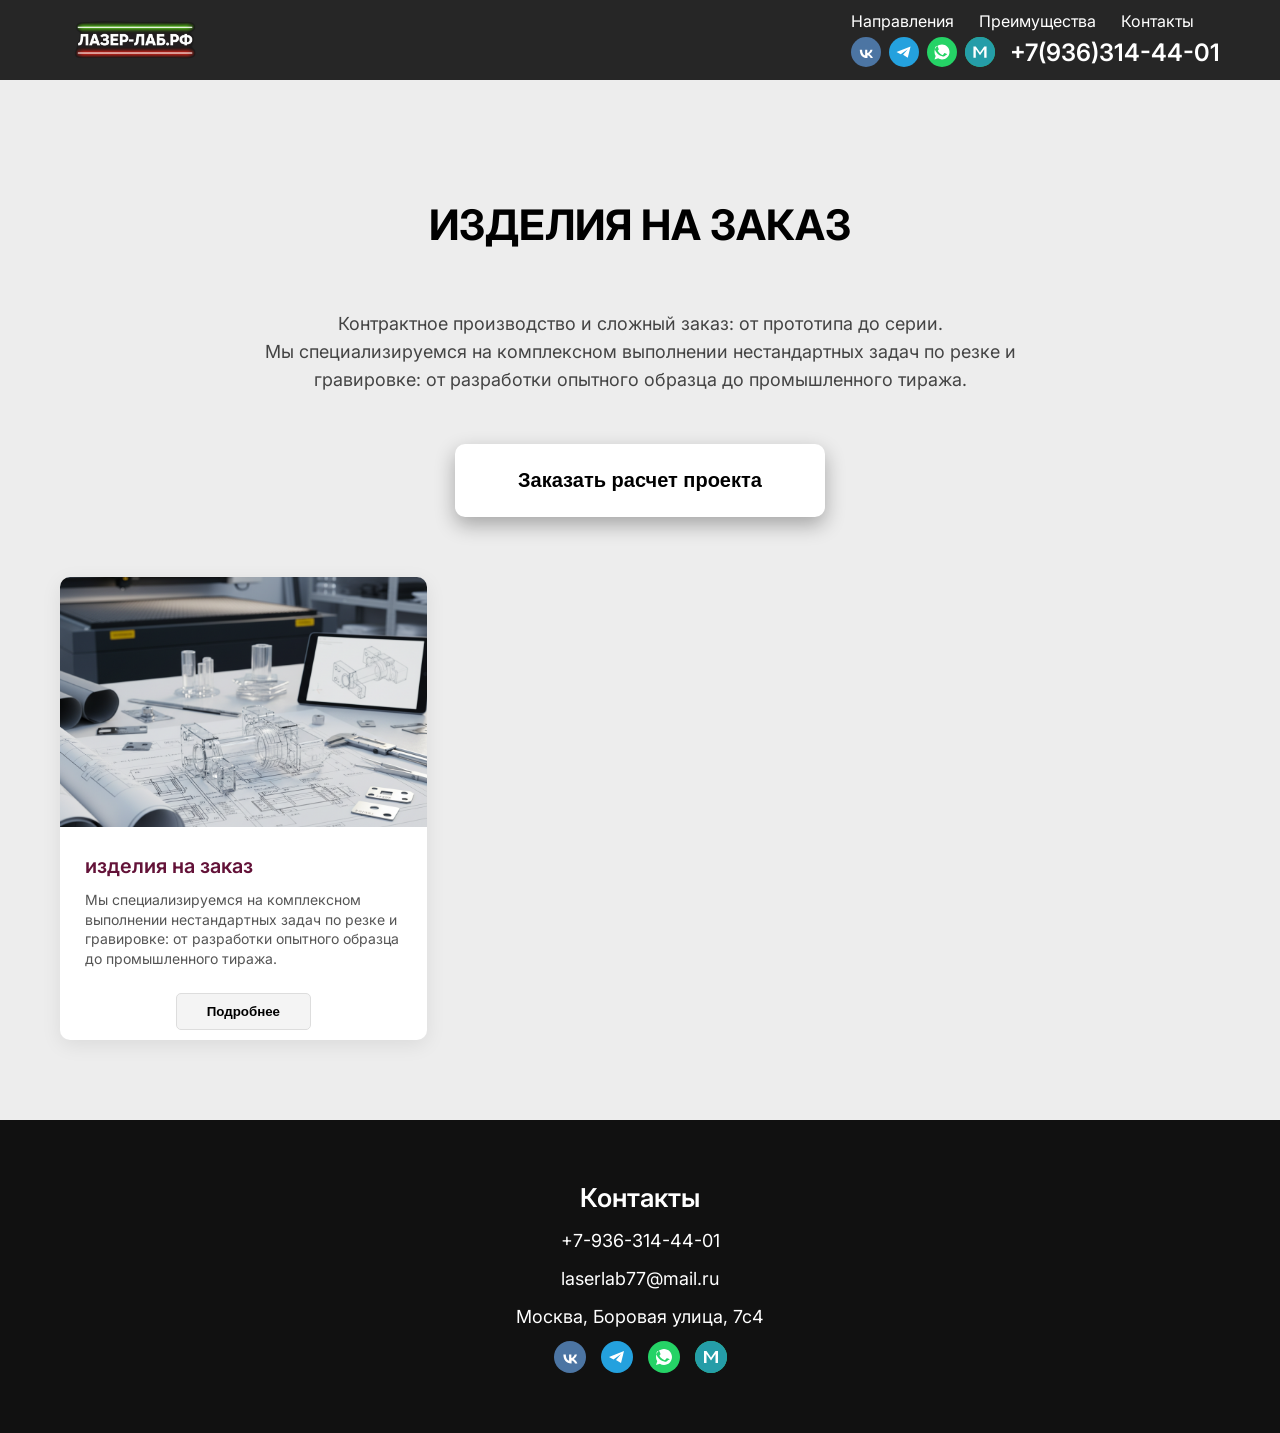
==== custom.html @ 97116521 "Add files via upload" ====
<!DOCTYPE html>
<html lang="ru">
<head>
    <meta charset="UTF-8">
    <meta name="viewport" content="width=device-width, initial-scale=1.0">
    <title>LaserLab - Изделия на заказ</title>
    <link href="https://fonts.googleapis.com/css2?family=Inter:wght@300;400;600;700&display=swap" rel="stylesheet">
    <link rel="stylesheet" href="style.css">
</head>
<body>

    <header class="header">
        <div class="container header__container">
            <a href="index.html" class="logo"><img class="logo_img" src="img/logo.png" alt="логотип"></a>
            <nav class="nav">
                <ul class="nav__list">
                    <li><a href="#services" class="nav__link">Направления</a></li>
                    <li><a href="#advantages" class="nav__link">Преимущества</a></li>
                    <li><a href="#contact" class="nav__link">Контакты</a></li>
                </ul>
                <div class="nav__phone-block">
                    <div class="header__socials-mini">
                        <a href="https://vk.com/laserlaboratory" target="_blank" class="social-icon soc-vk-mini">
                            <svg width="32" height="32" viewBox="0 0 32 32" fill="none" xmlns="http://www.w3.org/2000/svg">
                                <circle cx="16" cy="16" r="16"/>
                                <path d="M17.15 22.4c-4.87 0-7.65-3.34-7.77-8.9h2.41c.08 4.08 1.88 5.81 3.3 6.16V13.5h2.27v3.52c1.39-.15 2.82-1.74 3.32-3.52h2.27c-.4 2.22-2.02 3.81-3.21 4.5 1.2 1.07 3.01 2.45 3.65 4.4h-2.48c-.5-1.57-1.76-2.78-3.32-2.93v2.93h-.44z" fill="white"/>
                            </svg>
                        </a>
                        <a href="https://t.me/+79363144401" target="_blank" class="social-icon soc-tg-mini">
                            <svg width="32" height="32" viewBox="0 0 32 32" fill="none" xmlns="http://www.w3.org/2000/svg">
                                <circle cx="16" cy="16" r="16"/>
                                <path d="M23 10L8 16L12.5 18.5L20 13L15 19L20 22L23 10Z" fill="white"/>
                            </svg>
                        </a>
                        <a href="https://wa.me/79363144401" target="_blank" class="social-icon soc-wa-mini">
                            <svg width="32" height="32" viewBox="0 0 32 32" fill="none" xmlns="http://www.w3.org/2000/svg">
                                <circle cx="16" cy="16" r="16"/>
                                <path d="M16 8C11.58 8 8 11.58 8 16C8 17.58 8.46 19.05 9.25 20.3L8 24L11.83 22.77C13.06 23.55 14.48 24 16 24C20.42 24 24 20.42 24 16C24 11.58 20.42 8 16 8ZM19.8 19.34C19.55 20.04 18.51 20.6 17.95 20.67C17.44 20.73 16.78 20.92 14.53 20C11.64 18.82 9.77 15.88 9.63 15.69C9.49 15.5 8.44 14.11 8.44 12.68C8.44 11.25 9.17 10.55 9.47 10.26C9.71 10.03 10.1 9.92 10.48 9.92C10.6 9.92 10.72 9.93 10.82 9.93C11.13 9.95 11.28 9.97 11.49 10.46C11.75 11.08 12.38 12.63 12.45 12.78C12.53 12.93 12.6 13.12 12.5 13.31C12.4 13.5 12.33 13.59 12.18 13.76C12.03 13.93 11.89 14.07 11.74 14.26C11.6 14.43 11.44 14.63 11.64 14.98C11.84 15.33 12.53 16.46 13.54 17.36C14.85 18.52 15.91 18.9 16.3 19.08C16.69 19.26 16.92 19.22 17.15 18.96C17.38 18.7 18.15 17.8 18.44 17.41C18.73 17.02 19.03 17.1 19.4 17.25C19.78 17.4 21.79 18.39 21.79 18.39C21.79 18.39 21.79 18.39 21.79 18.39" fill="white"/>
                            </svg>
                        </a>
                        <a href="https://max.ru/u/f9LHodD0cOJeE9eINkm-oCl4ajC9Mu6RRH30dMtrzcRRQ145QHzJp0qRFZE" target="_blank" aria-label="Макс" class="social-icon soc-wa-mini">
                            <svg width="32" height="32" viewBox="0 0 32 32" fill="none" xmlns="http://www.w3.org/2000/svg">
                                <circle cx="16" cy="16" r="16" fill="#259da8"/>
                                <path d="M9 10H11.5L16 16.5L20.5 10H23V22H20.5V13L16 19.5L11.5 13V22H9V10Z" fill="white"/>
                            </svg>
                        </a>
                    </div>
                    <a href="tel:+79363144401" class="header__tel">+7(936)314-44-01</a>
                </div>
            </nav>
            <button class="burger-btn" aria-label="Открыть меню">
                <span></span><span></span><span></span>
            </button>
        </div>
    </header>

    <div class="mobile-menu">
        <ul class="mobile-menu__list">
            <li><a href="#services" class="mobile-menu__link">Направления</a></li>
            <li><a href="#advantages" class="mobile-menu__link">Преимущества</a></li>
            <li><a href="#contact" class="mobile-menu__link">Контакты</a></li>
        </ul>
        <div class="mobile-menu__footer">
            <a href="tel:+79363144401" class="mobile-menu__phone">+7(936)314-44-01</a>
            <div class="mobile-menu__socials">
                <a href="https://vk.com/laserlaboratory" target="_blank" class="social-icon soc-vk">
                    <svg width="32" height="32" viewBox="0 0 32 32" fill="none" xmlns="http://www.w3.org/2000/svg">
                        <circle cx="16" cy="16" r="16"/>
                        <path d="M17.15 22.4c-4.87 0-7.65-3.34-7.77-8.9h2.41c.08 4.08 1.88 5.81 3.3 6.16V13.5h2.27v3.52c1.39-.15 2.82-1.74 3.32-3.52h2.27c-.4 2.22-2.02 3.81-3.21 4.5 1.2 1.07 3.01 2.45 3.65 4.4h-2.48c-.5-1.57-1.76-2.78-3.32-2.93v2.93h-.44z" fill="white"/>
                    </svg>
                </a>
                <a href="https://t.me/+79363144401" target="_blank" class="social-icon soc-tg">
                    <svg width="32" height="32" viewBox="0 0 32 32" fill="none" xmlns="http://www.w3.org/2000/svg">
                        <circle cx="16" cy="16" r="16"/>
                        <path d="M23 10L8 16L12.5 18.5L20 13L15 19L20 22L23 10Z" fill="white"/>
                    </svg>
                </a>
                <a href="https://wa.me/79363144401" target="_blank" class="social-icon soc-wa">
                    <svg width="32" height="32" viewBox="0 0 32 32" fill="none" xmlns="http://www.w3.org/2000/svg">
                        <circle cx="16" cy="16" r="16"/>
                        <path d="M16 8C11.58 8 8 11.58 8 16C8 17.58 8.46 19.05 9.25 20.3L8 24L11.83 22.77C13.06 23.55 14.48 24 16 24C20.42 24 24 20.42 24 16C24 11.58 20.42 8 16 8ZM19.8 19.34C19.55 20.04 18.51 20.6 17.95 20.67C17.44 20.73 16.78 20.92 14.53 20C11.64 18.82 9.77 15.88 9.63 15.69C9.49 15.5 8.44 14.11 8.44 12.68C8.44 11.25 9.17 10.55 9.47 10.26C9.71 10.03 10.1 9.92 10.48 9.92C10.6 9.92 10.72 9.93 10.82 9.93C11.13 9.95 11.28 9.97 11.49 10.46C11.75 11.08 12.38 12.63 12.45 12.78C12.53 12.93 12.6 13.12 12.5 13.31C12.4 13.5 12.33 13.59 12.18 13.76C12.03 13.93 11.89 14.07 11.74 14.26C11.6 14.43 11.44 14.63 11.64 14.98C11.84 15.33 12.53 16.46 13.54 17.36C14.85 18.52 15.91 18.9 16.3 19.08C16.69 19.26 16.92 19.22 17.15 18.96C17.38 18.7 18.15 17.8 18.44 17.41C18.73 17.02 19.03 17.1 19.4 17.25C19.78 17.4 21.79 18.39 21.79 18.39C21.79 18.39 21.79 18.39 21.79 18.39" fill="white"/>
                    </svg>
                </a>
                <a href="https://max.ru/u/f9LHodD0cOJeE9eINkm-oCl4ajC9Mu6RRH30dMtrzcRRQ145QHzJp0qRFZE" target="_blank" aria-label="Макс" class="social-icon">
                    <svg width="32" height="32" viewBox="0 0 32 32" fill="none" xmlns="http://www.w3.org/2000/svg">
                        <circle cx="16" cy="16" r="16" fill="#259da8"/>
                        <path d="M9 10H11.5L16 16.5L20.5 10H23V22H20.5V13L16 19.5L11.5 13V22H9V10Z" fill="white"/>
                    </svg>
                </a>
            </div>
        </div>
    </div>
    <section class="section catalog-content">
        <div class="container">
            <h1 class="catalog-title">Изделия на заказ</h1>
            
            <p class="catalog-descr">
                Контрактное производство и сложный заказ: от прототипа до серии. <br>
                Мы специализируемся на комплексном выполнении нестандартных задач по резке и гравировке: от разработки опытного образца до промышленного тиража.
            </p>

            <div class="catalog-cta-wrapper">
                <button class="btn btn--hero js-open-modal" data-modal="contact-modal">Заказать расчет проекта</button>
            </div>
            <div class="product-grid product-grid--single">
                <div class="product-card">
                    <div class="product-card__image">
                        <img src="img/изделия на заказ.png" alt="изделия на заказ">
                    </div>
                    <div class="product-card__info">
                        <h4>изделия на заказ</h4>
                        <p>Мы специализируемся на комплексном выполнении нестандартных задач по резке и гравировке: от разработки опытного образца до промышленного тиража.</p>
                    </div>
                    <div class="full-description" style="display: none;">
                        <p>Наши инженеры проанализируют ваш проект, подберут оптимальные материалы (акрил, дерево, пластики, композиты, текстиль) и предложат наиболее эффективную технологию. Мы берем на себя полный цикл: техническое проектирование, подготовку управляющих программ, производство, постобработку и контроль качества.</p>
                        <p><b>Ключевые компетенции для бизнеса:</b></p>
                        <li>Изготовление прототипов и малых серий: Быстрое воплощение концепции в материальный образец для тестирования и презентаций.</li>
                        <li>Серийное контрактное производство: Стабильное качество и соблюдение сроков при выпуске крупных партий готовых изделий или комплектующих для вашей сборки.</li>
                        <li>Решение сложных технических задач: Работа с составными материалами, сверхтонкими или толстыми заготовками, создание изделий с микропазами и прецизионной сборкой.</li>
                        <li>Полный цикл «под ключ»: Готовое решение с учетом логистики, упаковки и требований ваших спецификаций.</li>
                        <p><b>Для кого это:</b> производители, дизайн-бюро, строительные и рекламные компании, запускающие новые продукты или нуждающиеся в надежном производственном партнере.</p>
                        <p><b>Результат:</b> вы получаете не просто услугу резки, а готовое изделие, отвечающее вашим техническим и коммерческим требованиям.</p>
                    </div>
                    <button class="btn btn-more">Подробнее</button>
                </div>
            </div>
        </div>
    </section>
    <footer class="footer" id="contact">
        <div class="container footer__container">
            <div class="footer__info">
                <h3>Контакты</h3>
                <p><a href="tel:+79363144401">+7-936-314-44-01</a></p>
                <p><a href="mailto:laserlab77@mail.ru">laserlab77@mail.ru</a></p>
                <p class="footer__address">Москва, Боровая улица, 7с4</p>
            </div>
            <div class="footer__socials">
                <a href="https://vk.com/laserlaboratory" target="_blank" class="social-icon soc-vk-mini">
                    <svg width="32" height="32" viewBox="0 0 32 32" fill="none" xmlns="http://www.w3.org/2000/svg">
                        <circle cx="16" cy="16" r="16"/>
                        <path d="M17.15 22.4c-4.87 0-7.65-3.34-7.77-8.9h2.41c.08 4.08 1.88 5.81 3.3 6.16V13.5h2.27v3.52c1.39-.15 2.82-1.74 3.32-3.52h2.27c-.4 2.22-2.02 3.81-3.21 4.5 1.2 1.07 3.01 2.45 3.65 4.4h-2.48c-.5-1.57-1.76-2.78-3.32-2.93v2.93h-.44z" fill="white"/>
                    </svg>
                </a>
                <a href="https://t.me/+79363144401" target="_blank" class="social-icon soc-tg-mini">
                    <svg width="32" height="32" viewBox="0 0 32 32" fill="none" xmlns="http://www.w3.org/2000/svg">
                        <circle cx="16" cy="16" r="16"/>
                        <path d="M23 10L8 16L12.5 18.5L20 13L15 19L20 22L23 10Z" fill="white"/>
                    </svg>
                </a>
                <a href="https://wa.me/79363144401" target="_blank" class="social-icon soc-wa-mini">
                    <svg width="32" height="32" viewBox="0 0 32 32" fill="none" xmlns="http://www.w3.org/2000/svg">
                        <circle cx="16" cy="16" r="16"/>
                        <path d="M16 8C11.58 8 8 11.58 8 16C8 17.58 8.46 19.05 9.25 20.3L8 24L11.83 22.77C13.06 23.55 14.48 24 16 24C20.42 24 24 20.42 24 16C24 11.58 20.42 8 16 8ZM19.8 19.34C19.55 20.04 18.51 20.6 17.95 20.67C17.44 20.73 16.78 20.92 14.53 20C11.64 18.82 9.77 15.88 9.63 15.69C9.49 15.5 8.44 14.11 8.44 12.68C8.44 11.25 9.17 10.55 9.47 10.26C9.71 10.03 10.1 9.92 10.48 9.92C10.6 9.92 10.72 9.93 10.82 9.93C11.13 9.95 11.28 9.97 11.49 10.46C11.75 11.08 12.38 12.63 12.45 12.78C12.53 12.93 12.6 13.12 12.5 13.31C12.4 13.5 12.33 13.59 12.18 13.76C12.03 13.93 11.89 14.07 11.74 14.26C11.6 14.43 11.44 14.63 11.64 14.98C11.84 15.33 12.53 16.46 13.54 17.36C14.85 18.52 15.91 18.9 16.3 19.08C16.69 19.26 16.92 19.22 17.15 18.96C17.38 18.7 18.15 17.8 18.44 17.41C18.73 17.02 19.03 17.1 19.4 17.25C19.78 17.4 21.79 18.39 21.79 18.39C21.79 18.39 21.79 18.39 21.79 18.39" fill="white"/>
                    </svg>
                </a>
                <a href="https://max.ru/u/f9LHodD0cOJeE9eINkm-oCl4ajC9Mu6RRH30dMtrzcRRQ145QHzJp0qRFZE" target="_blank" aria-label="Макс" class="social-icon soc-wa-mini">
                    <svg width="32" height="32" viewBox="0 0 32 32" fill="none" xmlns="http://www.w3.org/2000/svg">
                        <circle cx="16" cy="16" r="16" fill="#259da8"/>
                        <path d="M9 10H11.5L16 16.5L20.5 10H23V22H20.5V13L16 19.5L11.5 13V22H9V10Z" fill="white"/>
                    </svg>
                </a>
            </div>
        </div>
    </footer>
    <div class="modal" id="contact-modal">
    <div class="modal__overlay" data-modal-close></div>
    <div class="modal__content">
        <button class="modal__close-btn js-close-modal">&times;</button>
        <h3>Заказать звонок</h3>
        <form class="contact-form" id="callback-form" method="POST" action="https://formsubmit.co/laserlab77@mail.ru">
            <input type="text" name="name" placeholder="Ваше имя" required>
            <input type="tel" name="phone" placeholder="Ваш телефон" required pattern="[0-9]{7,15}">
            <button type="submit" class="btn contact-form__submit">Отправить</button>
        </form>
        </div>
    </div>
    <div id="product-detail" class="product-detail-overlay" style="display: none;">
        <div class="product-detail-content">
            <button class="btn-back" id="close-detail">← Назад к списку</button>
            <div class="product-detail-grid">
                <div class="product-detail-image">
                    <img id="detail-img" src="" alt="">
                </div>
                <div class="product-detail-info">
                    <h2 id="detail-title"></h2>
                    <div id="detail-full-text"></div>
                    <button class="btn btn--accent js-open-modal" style="margin-top: 20px;">Заказать расчет</button>
                </div>
            </div>
            <button class="btn-back js-close-detail" style="margin-top: 30px;">← Назад к списку</button>
        </div>
    </div>
    <script src="script.js"></script>
</body>
</html>
---- style.css ----
:root {
    --font-main: 'Inter', sans-serif;
    --color-black: #000000;
    --color-white: #ffffff;
    --color-gray-bg: #ededed;
    --color-accent: #631238;
    --container-width: 1200px;
    --header-height: 80px;
}

* { box-sizing: border-box; margin: 0; padding: 0; }
body { 
    font-family: var(--font-main); 
    color: var(--color-black); 
    line-height: 1.55; 
    overflow-x: hidden; 
    padding-top: var(--header-height);
}
ul { list-style: none; }
a { text-decoration: none; color: inherit; transition: 0.3s; }
h1 { font-size: 42px; line-height: 1.2; font-weight: 800; text-transform: uppercase; }
h2 { font-size: 32px; line-height: 1.3; font-weight: 700; text-transform: uppercase; }
h3 { font-size: 26px; line-height: 1.4; font-weight: 600; }
h4 { font-size: 20px; line-height: 1.4; font-weight: 600; }
.container { max-width: var(--container-width); margin: 0 auto; padding: 0 20px; }
.section { padding: 80px 0; }
.section-title { font-size: 36px; text-align: center; margin-bottom: 50px; text-transform: uppercase; font-weight: 700; }

.btn {
    display: inline-block;
    background: var(--color-white);
    color: var(--color-black);
    padding: 14px 35px;
    border-radius: 30px;
    font-weight: 600;
    cursor: pointer;
    border: none;
    transition: 0.3s;
}
.btn:hover { background: var(--color-accent); color: white; transform: translateY(-2px); }

.btn--hero {
    padding: 22px 60px;
    font-size: 20px;
    font-weight: 700;
    background: var(--color-white); 
    color: var(--color-black);
    border: 3px solid transparent; 
    box-shadow: 0 8px 20px rgba(0, 0, 0, 0.3);
    border-radius: 10px;
}

.btn--hero:hover {
    background: var(--color-accent); 
    color: var(--color-white);
    border: 3px solid var(--color-white); 
    transform: scale(1.1);
    box-shadow: 0 10px 25px rgba(37, 157, 168, 0.5);
}

.btn--secondary {
    background: transparent;
    border: 2px solid var(--color-black);
    margin-top: 20px;
    font-size: 16px;
    padding: 12px 30px;
}

.btn--secondary:hover {
    background: var(--color-black);
    color: white;
}

/* Header */
.header { 
    position: fixed; 
    top: 0; 
    left: 0; 
    width: 100%; 
    z-index: 1000; 
    background: rgba(0,0,0,0.85); 
    height: var(--header-height); 
    display: flex; 
    align-items: center; 
    color: white; 
    backdrop-filter: blur(5px); 
}

.header__container { 
    display: flex; 
    justify-content: space-between; 
    align-items: center; 
    width: 100%; 
    height: 100%;
}

.logo {
    display: flex;
    align-items: center;
    height: 100%;
    padding: 0;
}

.logo_img {
    height: 150px;
    width: auto;
    object-fit: contain;
    vertical-align: middle;
    transition: transform 0.3s ease;
}

.logo_img:hover {
    transform: scale(1.05);
}

.nav__list { display: flex; gap: 25px; }
.burger-btn { display: none; flex-direction: column; gap: 5px; background: none; border: none; cursor: pointer; }
.burger-btn span { width: 25px; height: 2px; background: white; }

/* Mobile Menu */
.mobile-menu {
    position: fixed;
    top: 0;
    left: 0;
    width: 100%;
    height: 100dvh;
    background: #000;
    z-index: 2000;
    transform: translateY(-100%);
    transition: transform 0.4s ease;
    padding: calc(var(--header-height) + 20px) 20px 20px;
    display: flex;
    flex-direction: column;
    overflow-y: auto;
    overscroll-behavior: contain;
    visibility: hidden;
    pointer-events: none;
    justify-content: flex-start;
}

.mobile-menu.active {
    transform: translateY(0);
    visibility: visible;
    pointer-events: auto;
}

.mobile-menu__list { 
    text-align: center; 
    flex-grow: 1;
    margin-bottom: 20px;
}
.mobile-menu__list li { margin: 25px 0; }
.mobile-menu__list a { font-size: 24px; color: white; }
.mobile-menu__btn {
    display: block; 
    text-align: center;
    width: 100%;
    margin-top: auto;
}

.nav__phone-block {
    display: flex;
    align-items: center;
    gap: 15px;
}

.header__tel {
    font-size: 24px;
    font-weight: 600;
}

.header__socials-mini {
    display: flex;
    gap: 8px;
}

/* Общие стили иконок-заглушек (если нет SVG картинок) */
.social-icon {
    display: flex;
    align-items: center;
    justify-content: center;
    border-radius: 50%;
    color: #fff !important;
    font-size: 12px;
    font-weight: bold;
    transition: 0.3s;
}

/* Размеры для хедера */
.header__socials-mini .social-icon { width: 30px; height: 30px; }

/* Размеры для мобильного меню */
.mobile-menu__socials {
    display: flex;
    justify-content: center;
    gap: 20px;
    margin-top: 30px;
}
.mobile-menu__socials .social-icon { width: 50px; height: 50px; font-size: 18px; }

/* Фирменные цвета */
.soc-vk, .soc-vk-mini { background-color: #4C75A3; }
.soc-tg, .soc-tg-mini { background-color: #24A1DE; }
.soc-wa, .soc-wa-mini { background-color: #25D366; }

.social-icon:hover { opacity: 0.8; transform: scale(1.1); }

/* Мобильное меню - футер */
.mobile-menu__footer {
    margin-top: auto;
    padding-bottom: 40px;
    text-align: center;
}
.mobile-menu__phone {
    font-size: 28px;
    font-weight: 700;
    color: white;
    display: block;
    margin-bottom: 20px;
}


/* Hero */
.hero { 
    position: relative; 
    min-height: 200px;
    display: flex; 
    align-items: center; 
    justify-content: center; 
    text-align: center; 
    color: white;
    background: rgba(20, 20, 20, 0.85);
    padding: 40px 0;
}

.hero__bg { position: absolute; inset: 0; background-size: cover; background-position: center; z-index: -1; }
.hero__overlay { position: absolute; inset: 0; background: rgba(0,0,0,0.5); z-index: -1; }

.hero__bg, 
.hero__overlay { 
    display: none; 
}

.hero__content {
    position: relative;
    z-index: 1;
}

.hero__title { 
    font-size: 48px;
    font-weight: 800; 
    margin-bottom: 10px; 
    text-transform: uppercase;
}

.hero__descr { 
    font-size: 18px; 
    max-width: 800px; 
    margin: 0 auto 20px; 
    color: white;
}

/* Service Items */
.services { background: var(--color-gray-bg); }
.service-item { display: flex; background: white; margin-bottom: 30px; border-radius: 10px; overflow: hidden; box-shadow: 0 5px 15px rgba(0,0,0,0.05); }
.service-item--reverse { flex-direction: row-reverse; }
.service-item__text .btn {
    align-self: center;
    margin-top: 20px;
}
.service-item__image { flex: 1; height: 350px; }
.service-item__image img { width: 100%; height: 100%; object-fit: cover; }
.service-item__text { flex: 1; padding: 50px; display: flex; flex-direction: column; justify-content: center; align-items: flex-start; }
.service-item__text h3 { font-size: 28px; margin-bottom: 15px; }

/* Portfolio Slider */
.slider-container { position: relative; max-width: 1000px; margin: 0 auto; display: flex; align-items: center; }
.slider-track-wrapper { overflow: hidden; width: 100%; border-radius: 15px; touch-action: pan-y; }
.slider-track { display: flex; transition: 0.5s ease-in-out; }
.slide { min-width: 100%; height: 500px; }
.slide img { width: 100%; height: 100%; object-fit: cover; }
.slider-btn { position: absolute; top: 50%; transform: translateY(-50%); background: white; border: none; width: 50px; height: 50px; border-radius: 50%; cursor: pointer; z-index: 10; font-size: 20px; box-shadow: 0 4px 10px rgba(0,0,0,0.1); }
.slider-btn--prev { left: -25px; }
.slider-btn--next { right: -25px; }

/* Full Services Grid */
.full-services { background: white; }
.services-grid { display: grid; grid-template-columns: repeat(auto-fit, minmax(280px, 1fr)); gap: 30px; }
.service-category { background: #fdfdfd; padding: 30px; border: 1px solid #eee; border-radius: 10px; }
.service-category h3 { color: var(--color-accent); margin-bottom: 15px; font-size: 18px; }
.service-category li { margin-bottom: 8px; font-size: 14px; color: #555; position: relative; padding-left: 15px; }
.service-category li::before { content: "•"; position: absolute; left: 0; color: var(--color-accent); }

/* Footer */
.footer { background: #111; color: white; padding: 60px 0; text-align: center; }
.footer__info p { margin: 10px 0; font-size: 18px; }
.footer__socials { margin-top: 25px; display: flex; justify-content: center; gap: 20px; }

/* Modal */
.modal { position: fixed; inset: 0; background: rgba(0,0,0,0.8); z-index: 10000; display: none; align-items: center; justify-content: center; padding: 20px; }
.modal.is-visible { display: flex; }
.modal__content { background: white; padding: 40px; border-radius: 15px; width: 100%; max-width: 400px; position: relative; }
.modal__close-btn { position: absolute; top: 15px; right: 20px; font-size: 30px; background: none; border: none; cursor: pointer; }
.contact-form { display: flex; flex-direction: column; gap: 15px; margin-top: 20px; }
.contact-form input { padding: 12px; border: 1px solid #ddd; border-radius: 5px; }
.contact-form__submit { background: var(--color-accent); color: white; }

/* --- Catalog Pages Styles --- */
.catalog-content {
    padding-top: calc(var(--header-height) + 40px);
    padding-bottom: 80px;
    background-color: var(--color-gray-bg);
}

/* Заголовок страницы */
.catalog-title {
    font-size: 42px;
    font-weight: 700;
    text-align: center;
    margin-bottom: 60px;
    color: var(--color-black);
}

/* Сетка товаров */
.product-grid {
    display: grid;
    grid-template-columns: repeat(auto-fit, minmax(300px, 1fr));
    gap: 30px;
}

/* Контейнер для центрирования кнопки CTA */
.catalog-cta-wrapper {
    text-align: center;
    margin-bottom: 60px;
}

/* Стиль для центрированного параграфа-описания */
.catalog-descr {
    text-align: center;
    max-width: 800px;
    margin: 0 auto 50px;
    font-size: 18px;
    color: #444;
}

.product-grid--single {
    display: grid;
    grid-template-columns: repeat(3, 1fr); 
    gap: 30px;
}

/* Карточка товара/услуги */
.product-card {
    background: var(--color-white);
    border-radius: 10px;
    overflow: hidden;
    box-shadow: 0 5px 20px rgba(0, 0, 0, 0.08);
    transition: transform 0.3s, box-shadow 0.3s;
    display: flex;
    flex-direction: column;
    align-items: flex-start;
    position: relative; 
    z-index: 1;
}

.product-card:hover {
    transform: translateY(-5px);
    box-shadow: 0 10px 30px rgba(0, 0, 0, 0.2);
    z-index: 2;
}

.product-card__image {
    height: 250px;
    width: 100%;
    overflow: hidden;
}
.product-card__image img {
    width: 100%;
    height: 100%;
    object-fit: cover;
}

.product-card__info {
    padding: 25px;
}

.product-card__info h4 {
    font-size: 20px;
    font-weight: 600;
    color: var(--color-accent);
    margin-bottom: 10px;
}

.product-card__info p {
    font-size: 14px;
    color: #555;
    line-height: 1.4;
}

/* Окно подробностей */
.product-detail-overlay {
    display: none;
    position: fixed;
    top: 0;
    left: 0;
    width: 100%;
    height: 100%;
    background: var(--color-gray-bg);
    z-index: 9000;
    overflow-y: auto;
    padding: 40px 20px;
}

.product-detail-content {
    max-width: 1100px;
    margin: 0 auto;
}

.btn-back {
    background: none;
    border: none;
    color: var(--color-accent);
    font-size: 18px;
    cursor: pointer;
    margin-bottom: 30px;
    font-weight: 600;
}

.product-detail-grid {
    display: grid;
    grid-template-columns: 1fr 1fr;
    gap: 40px;
}

.product-detail-image img {
    width: 100%;
    border-radius: 8px;
}

.product-detail-info h2 {
    font-size: 32px;
    margin-bottom: 20px;
}

.product-detail-info div {
    line-height: 1.6;
    color: #444;
}

/* Кнопка в карточке */
.btn-more {
    background: #f4f4f4;
    border: 1px solid #ddd;
    padding: 8px 15px;
    cursor: pointer;
    margin-top: 10px;
    transition: 0.3s;
    border-radius: 5px;
    align-self: center;
    margin-top: auto;
    margin-bottom: 10px; 
    padding: 10px 30px;
}

.btn-more:hover {
    background: var(--color-accent);
    color: #fff;
}

.btn--accent {
    display: inline-block;
    background-color: #333;
    color: #ffffff !important;
    padding: 18px 40px;
    border-radius: 10px;
    text-decoration: none;
    font-weight: 700;
    font-size: 18px;
    text-transform: uppercase;
    letter-spacing: 1px;
    border: 2px solid #333;
    transition: all 0.3s ease;
    cursor: pointer;
    text-align: center;
    width: 100%;
    max-width: 300px;
}

.btn--accent:hover {
    background-color: transparent;
    color: #333 !important;
    box-shadow: 0 5px 15px rgba(0, 0, 0, 0.1);
}

.product-detail-info .btn--accent {
    margin-top: 30px;
}

.section--bg-gray {
    background-color: var(--color-gray-bg);
}

.product-card__title {
    color: var(--color-accent);
}
/* Стили для блока "Почему крупные компании выбирают нас?" */
.why-us__content {
    display: flex;
    gap: 50px;
    align-items: flex-start;
}

.why-us__list {
    flex: 1 1 60%;
    list-style: none;
    padding: 0;
}

.why-us__item {
    margin-bottom: 30px;
    padding-left: 30px;
    position: relative;
}

.why-us__item::before {
    content: '';
    position: absolute;
    left: 0;
    top: 8px;
    width: 10px;
    height: 10px;
    background-color: var(--color-accent);
    border-radius: 50%;
}

.why-us__item-title {
    font-size: 20px;
    font-weight: 700;
    margin-bottom: 5px;
    color: var(--color-accent);
}

.why-us__item-text {
    text-align: left;
    color: #444;
}

.why-us__cta-block {
    flex: 1 1 40%;
    padding: 30px;
    background-color: var(--color-white);
    border-radius: 10px;
    box-shadow: 0 5px 20px rgba(0, 0, 0, 0.05);
    text-align: center;
}

.why-us__cta-text {
    text-align: left;
    margin-bottom: 20px;
    font-style: italic;
}

.why-us__cta-prompt {
    font-size: 24px;
    font-weight: 700;
    color: var(--color-accent);
    margin-bottom: 15px;
}

.why-us__cta-description {
    text-align: left;
    margin-bottom: 25px;
    color: #666;
}

.why-us__tagline {
    font-weight: 700;
    margin-bottom: 20px;
    text-transform: uppercase;
}

#why-us .btn--accent, 
.why-us .btn--accent {
    background-color: transparent !important;
    color: #000000 !important;
    border: 2px solid #000000 !important;
    box-shadow: none;
}

#why-us .btn--accent:hover, 
.why-us .btn--accent:hover {
    background-color: var(--color-accent) !important;
    color: #ffffff !important;
}

.footer__socials {
    display: flex;
    gap: 15px;
    align-items: center;
    margin-top: 10px;
}

.footer__socials a {
    transition: opacity 0.3s ease;
}

.footer__socials a:hover {
    opacity: 0.8;
}

@media (max-width: 992px) {
    .why-us__content {
        flex-direction: column;
    }
    .why-us__cta-block {
        margin-bottom: 30px;
    }
}

@media (max-width: 900px) {
    body { font-size: 18px; }
    .why-us__item-text, .product-card__text, .service-category li {
        font-size: 16px;
    }
    .logo_img { height: 80px; }
    .header__socials-mini { display: none; }
    .nav { display: none; }
    .burger-btn { display: flex; }
    .service-item, .service-item--reverse { flex-direction: column; }
    .hero {
        min-height: auto;
        padding: 30px 0;
    }
    .hero__title { font-size: 32px; margin-bottom: 8px; }
    .hero__descr {
        font-size: 16px;
        margin-bottom: 15px;
        padding: 0 10px;
    }
    .product-detail-grid {
        grid-template-columns: 1fr;
    }
    .product-grid--single {
        grid-template-columns: repeat(2, 1fr);
        gap: 20px;
    }
    h1 { font-size: 32px !important; }
    h2 { font-size: 26px !important; }
    h3 { font-size: 22px !important; }
    h4 { font-size: 18px !important; }
}

@media (max-width: 600px) {
    h1 { font-size: 24px !important; }
    h2 { font-size: 20px !important; }
    h3 { font-size: 18px !important; }
    h4 { font-size: 16px !important; }
    .section { padding: 40px 0 !important; }
    .section-title { margin-bottom: 25px !important; }
    .slider-btn { display: none; }
    .slide { height: 300px; }
    .product-grid--single {
        grid-template-columns: 1fr;
    }
    .product-card__image {
        height: 200px;
    }
}

@media (max-width: 480px) {
    .hero__title {
        font-size: 28px;
    }
    .hero {
        padding: 20px 0;
    }
}
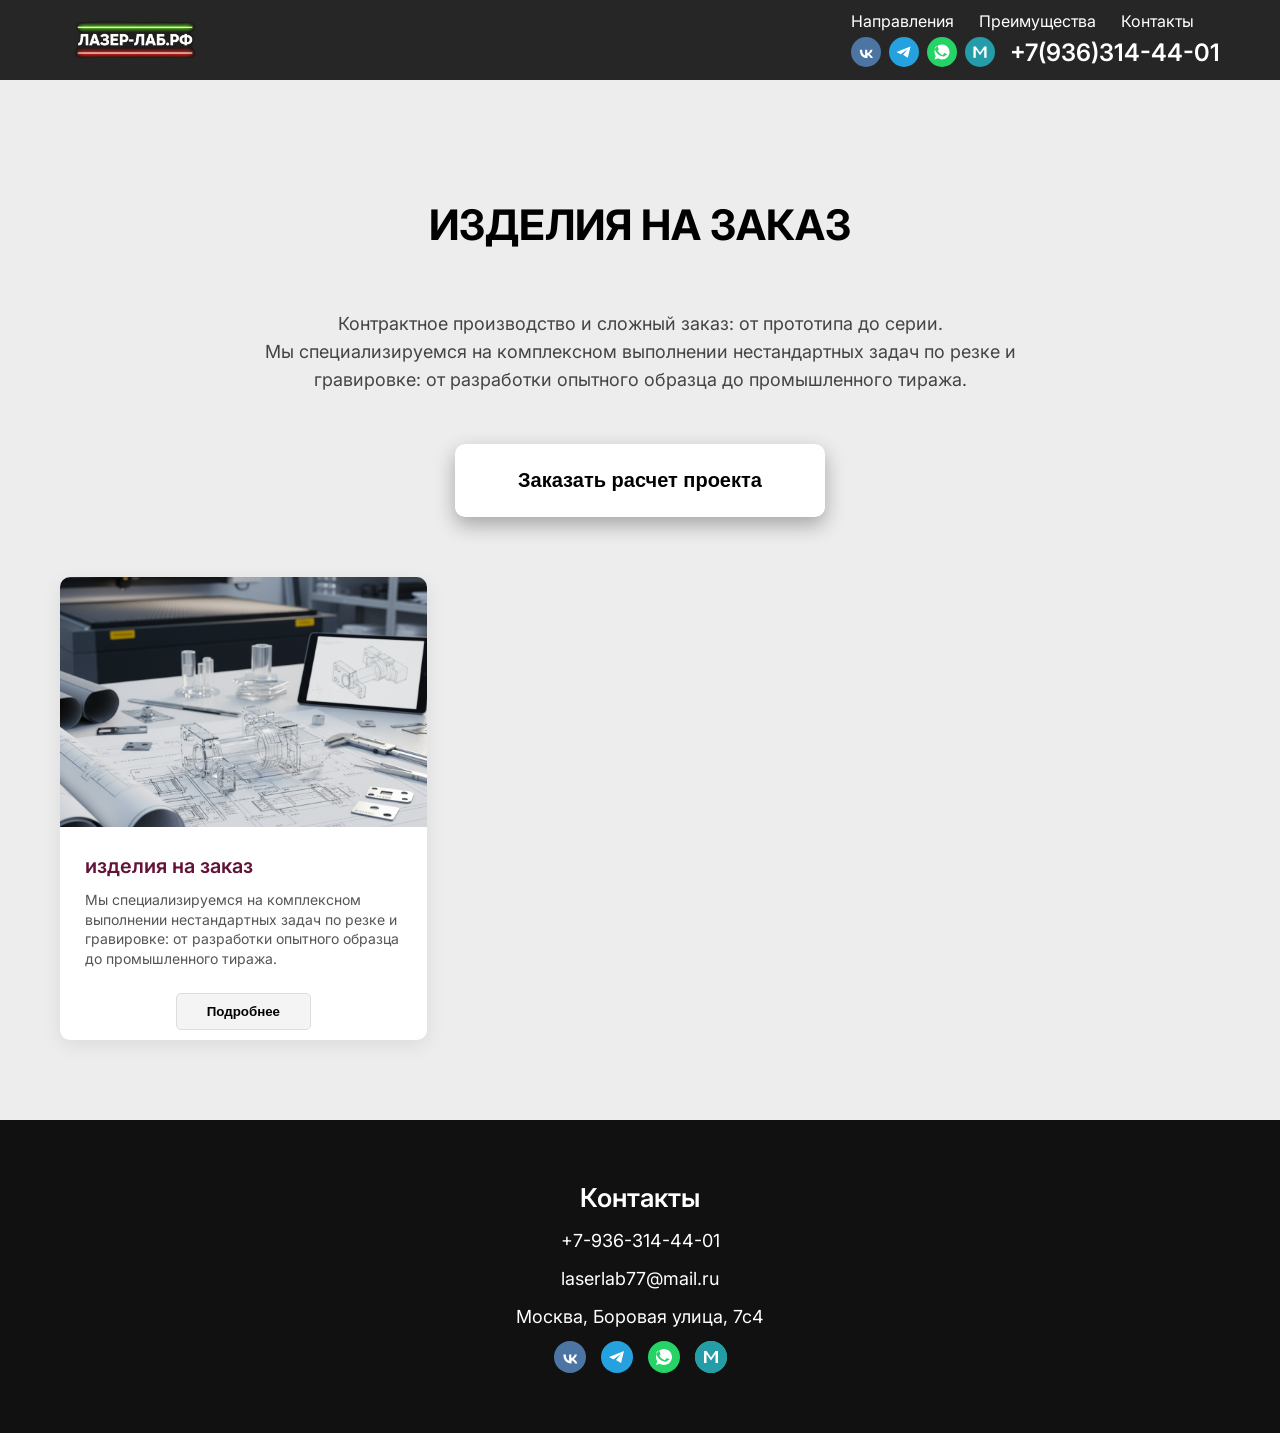
==== commit c5ca0e50: "Update custom.html" ====
--- a/custom.html
+++ b/custom.html
@@ -38,9 +38,9 @@
                                 <path d="M16 8C11.58 8 8 11.58 8 16C8 17.58 8.46 19.05 9.25 20.3L8 24L11.83 22.77C13.06 23.55 14.48 24 16 24C20.42 24 24 20.42 24 16C24 11.58 20.42 8 16 8ZM19.8 19.34C19.55 20.04 18.51 20.6 17.95 20.67C17.44 20.73 16.78 20.92 14.53 20C11.64 18.82 9.77 15.88 9.63 15.69C9.49 15.5 8.44 14.11 8.44 12.68C8.44 11.25 9.17 10.55 9.47 10.26C9.71 10.03 10.1 9.92 10.48 9.92C10.6 9.92 10.72 9.93 10.82 9.93C11.13 9.95 11.28 9.97 11.49 10.46C11.75 11.08 12.38 12.63 12.45 12.78C12.53 12.93 12.6 13.12 12.5 13.31C12.4 13.5 12.33 13.59 12.18 13.76C12.03 13.93 11.89 14.07 11.74 14.26C11.6 14.43 11.44 14.63 11.64 14.98C11.84 15.33 12.53 16.46 13.54 17.36C14.85 18.52 15.91 18.9 16.3 19.08C16.69 19.26 16.92 19.22 17.15 18.96C17.38 18.7 18.15 17.8 18.44 17.41C18.73 17.02 19.03 17.1 19.4 17.25C19.78 17.4 21.79 18.39 21.79 18.39C21.79 18.39 21.79 18.39 21.79 18.39" fill="white"/>
                             </svg>
                         </a>
-                        <a href="https://max.ru/u/f9LHodD0cOJeE9eINkm-oCl4ajC9Mu6RRH30dMtrzcRRQ145QHzJp0qRFZE" target="_blank" aria-label="Макс" class="social-icon soc-wa-mini">
+                        <a href="https://max.ru/u/f9LHodD0cOJeE9eINkm-oCl4ajC9Mu6RRH30dMtrzcRRQ145QHzJp0qRFZE" target="_blank" aria-label="Макс" class="social-icon soc-max-mini">
                             <svg width="32" height="32" viewBox="0 0 32 32" fill="none" xmlns="http://www.w3.org/2000/svg">
-                                <circle cx="16" cy="16" r="16" fill="#259da8"/>
+                                <circle cx="16" cy="16" r="16"/>
                                 <path d="M9 10H11.5L16 16.5L20.5 10H23V22H20.5V13L16 19.5L11.5 13V22H9V10Z" fill="white"/>
                             </svg>
                         </a>
@@ -81,9 +81,9 @@
                         <path d="M16 8C11.58 8 8 11.58 8 16C8 17.58 8.46 19.05 9.25 20.3L8 24L11.83 22.77C13.06 23.55 14.48 24 16 24C20.42 24 24 20.42 24 16C24 11.58 20.42 8 16 8ZM19.8 19.34C19.55 20.04 18.51 20.6 17.95 20.67C17.44 20.73 16.78 20.92 14.53 20C11.64 18.82 9.77 15.88 9.63 15.69C9.49 15.5 8.44 14.11 8.44 12.68C8.44 11.25 9.17 10.55 9.47 10.26C9.71 10.03 10.1 9.92 10.48 9.92C10.6 9.92 10.72 9.93 10.82 9.93C11.13 9.95 11.28 9.97 11.49 10.46C11.75 11.08 12.38 12.63 12.45 12.78C12.53 12.93 12.6 13.12 12.5 13.31C12.4 13.5 12.33 13.59 12.18 13.76C12.03 13.93 11.89 14.07 11.74 14.26C11.6 14.43 11.44 14.63 11.64 14.98C11.84 15.33 12.53 16.46 13.54 17.36C14.85 18.52 15.91 18.9 16.3 19.08C16.69 19.26 16.92 19.22 17.15 18.96C17.38 18.7 18.15 17.8 18.44 17.41C18.73 17.02 19.03 17.1 19.4 17.25C19.78 17.4 21.79 18.39 21.79 18.39C21.79 18.39 21.79 18.39 21.79 18.39" fill="white"/>
                     </svg>
                 </a>
-                <a href="https://max.ru/u/f9LHodD0cOJeE9eINkm-oCl4ajC9Mu6RRH30dMtrzcRRQ145QHzJp0qRFZE" target="_blank" aria-label="Макс" class="social-icon">
+                <a href="https://max.ru/u/f9LHodD0cOJeE9eINkm-oCl4ajC9Mu6RRH30dMtrzcRRQ145QHzJp0qRFZE" target="_blank" aria-label="Макс" class="social-icon soc-max">
                     <svg width="32" height="32" viewBox="0 0 32 32" fill="none" xmlns="http://www.w3.org/2000/svg">
-                        <circle cx="16" cy="16" r="16" fill="#259da8"/>
+                        <circle cx="16" cy="16" r="16"/>
                         <path d="M9 10H11.5L16 16.5L20.5 10H23V22H20.5V13L16 19.5L11.5 13V22H9V10Z" fill="white"/>
                     </svg>
                 </a>
@@ -192,4 +192,5 @@
     </div>
     <script src="script.js"></script>
 </body>
-</html>+
+</html>
--- a/style.css
+++ b/style.css
@@ -196,14 +196,21 @@
     gap: 20px;
     margin-top: 30px;
 }
-.mobile-menu__socials .social-icon { width: 50px; height: 50px; font-size: 18px; }
+.mobile-menu__socials .social-icon { width: 30px; height: 30px; font-size: 18px; }
 
 /* Фирменные цвета */
 .soc-vk, .soc-vk-mini { background-color: #4C75A3; }
 .soc-tg, .soc-tg-mini { background-color: #24A1DE; }
 .soc-wa, .soc-wa-mini { background-color: #25D366; }
+.soc-max, .soc-max-mini { background-color: #259da8; }
 
 .social-icon:hover { opacity: 0.8; transform: scale(1.1); }
+
+.social-icon svg {
+    width: 100%;
+    height: 100%;
+    display: block;
+}
 
 /* Мобильное меню - футер */
 .mobile-menu__footer {
@@ -674,4 +681,6 @@
     .hero {
         padding: 20px 0;
     }
-}+
+}
+
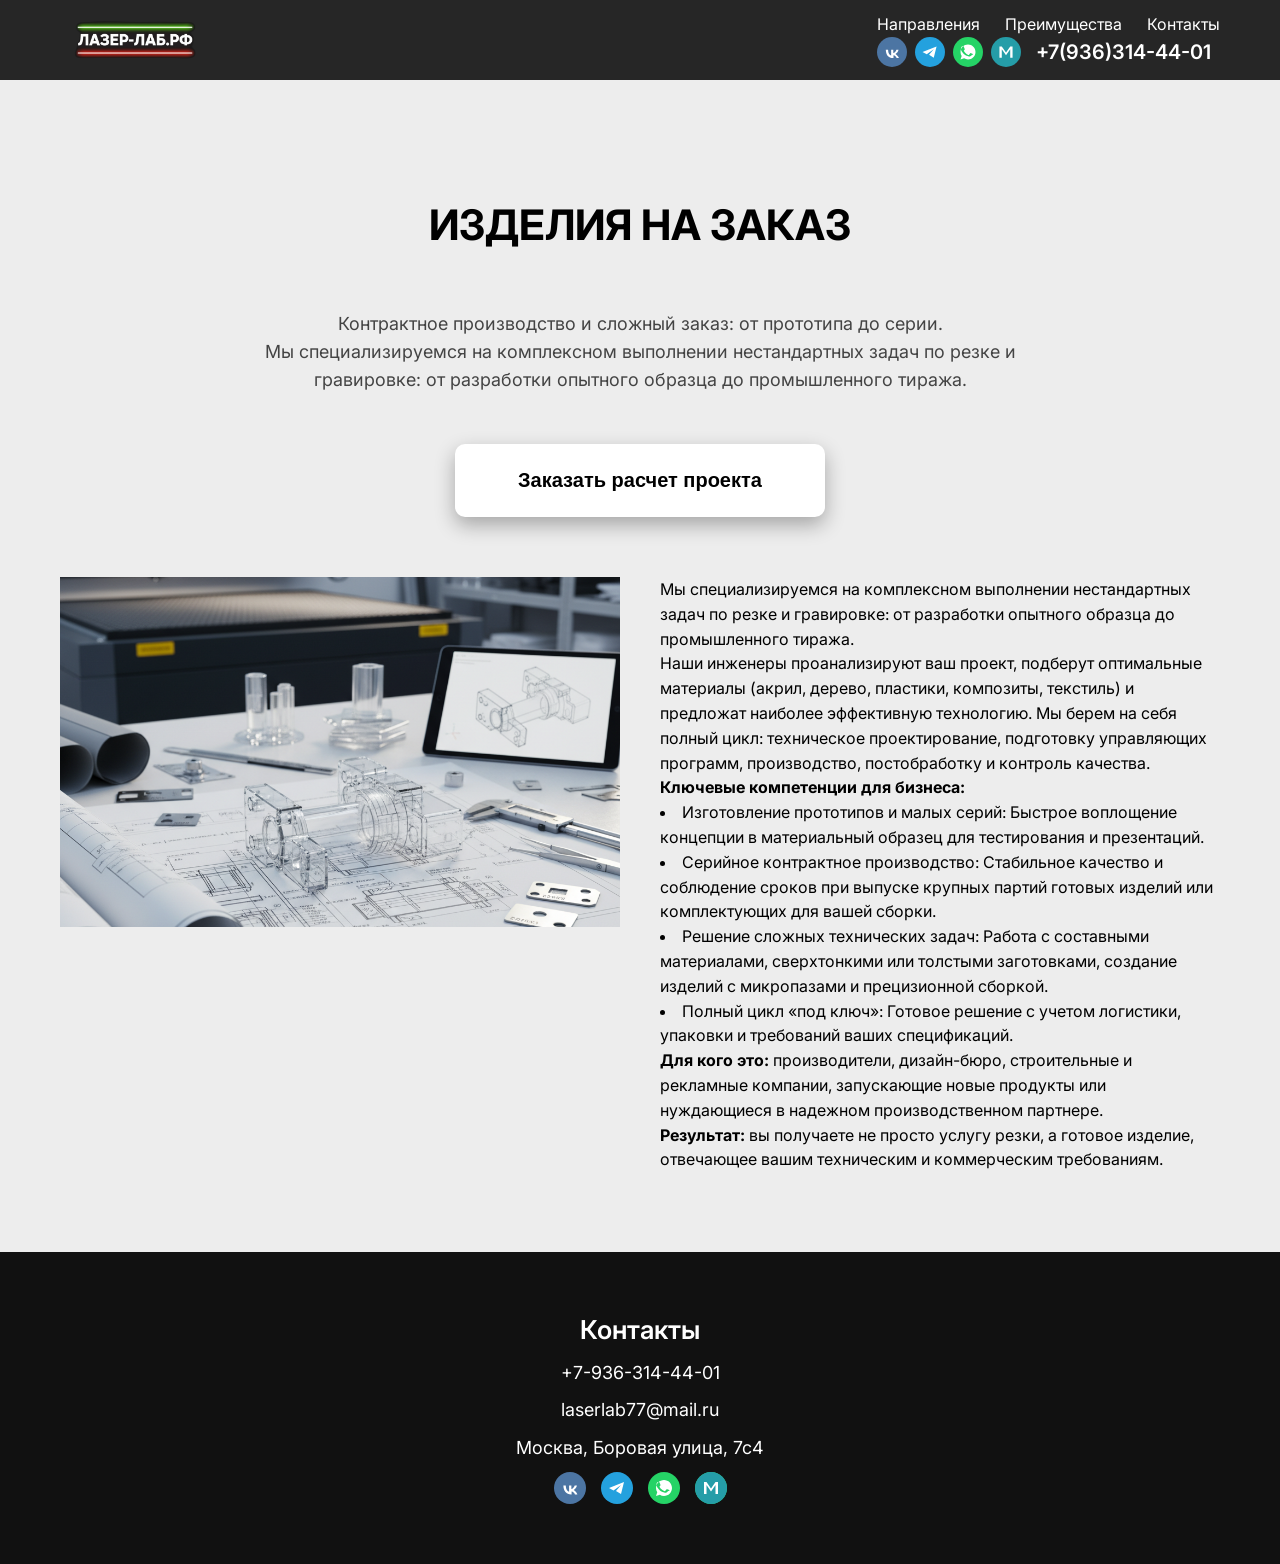
==== commit 49dda526: "Update custom.html" ====
--- a/custom.html
+++ b/custom.html
@@ -98,10 +98,27 @@
                 Контрактное производство и сложный заказ: от прототипа до серии. <br>
                 Мы специализируемся на комплексном выполнении нестандартных задач по резке и гравировке: от разработки опытного образца до промышленного тиража.
             </p>
-
             <div class="catalog-cta-wrapper">
                 <button class="btn btn--hero js-open-modal" data-modal="contact-modal">Заказать расчет проекта</button>
             </div>
+            <div class="custom-items">
+                <div class="service-item__image">
+                    <img src="img/изделия на заказ.png" alt="изделия на заказ">
+                </div>
+                <div class="custom-card_info full-description">
+                    <p>Мы специализируемся на комплексном выполнении нестандартных задач по резке и гравировке: от разработки опытного образца до промышленного тиража.</p>
+                    <p>Наши инженеры проанализируют ваш проект, подберут оптимальные материалы (акрил, дерево, пластики, композиты, текстиль) и предложат наиболее эффективную технологию. Мы берем на себя полный цикл: техническое проектирование, подготовку управляющих программ, производство, постобработку и контроль качества.</p>
+                    <p><b>Ключевые компетенции для бизнеса:</b></p>
+                    <li>Изготовление прототипов и малых серий: Быстрое воплощение концепции в материальный образец для тестирования и презентаций.</li>
+                    <li>Серийное контрактное производство: Стабильное качество и соблюдение сроков при выпуске крупных партий готовых изделий или комплектующих для вашей сборки.</li>
+                    <li>Решение сложных технических задач: Работа с составными материалами, сверхтонкими или толстыми заготовками, создание изделий с микропазами и прецизионной сборкой.</li>
+                    <li>Полный цикл «под ключ»: Готовое решение с учетом логистики, упаковки и требований ваших спецификаций.</li>
+                    <p><b>Для кого это:</b> производители, дизайн-бюро, строительные и рекламные компании, запускающие новые продукты или нуждающиеся в надежном производственном партнере.</p>
+                    <p><b>Результат:</b> вы получаете не просто услугу резки, а готовое изделие, отвечающее вашим техническим и коммерческим требованиям.</p>
+                </div>
+            </div>
+
+        <!--    
             <div class="product-grid product-grid--single">
                 <div class="product-card">
                     <div class="product-card__image">
@@ -110,8 +127,6 @@
                     <div class="product-card__info">
                         <h4>изделия на заказ</h4>
                         <p>Мы специализируемся на комплексном выполнении нестандартных задач по резке и гравировке: от разработки опытного образца до промышленного тиража.</p>
-                    </div>
-                    <div class="full-description" style="display: none;">
                         <p>Наши инженеры проанализируют ваш проект, подберут оптимальные материалы (акрил, дерево, пластики, композиты, текстиль) и предложат наиболее эффективную технологию. Мы берем на себя полный цикл: техническое проектирование, подготовку управляющих программ, производство, постобработку и контроль качества.</p>
                         <p><b>Ключевые компетенции для бизнеса:</b></p>
                         <li>Изготовление прототипов и малых серий: Быстрое воплощение концепции в материальный образец для тестирования и презентаций.</li>
@@ -121,9 +136,8 @@
                         <p><b>Для кого это:</b> производители, дизайн-бюро, строительные и рекламные компании, запускающие новые продукты или нуждающиеся в надежном производственном партнере.</p>
                         <p><b>Результат:</b> вы получаете не просто услугу резки, а готовое изделие, отвечающее вашим техническим и коммерческим требованиям.</p>
                     </div>
-                    <button class="btn btn-more">Подробнее</button>
-                </div>
-            </div>
+                </div>
+            </div>-->
         </div>
     </section>
     <footer class="footer" id="contact">
@@ -192,5 +206,4 @@
     </div>
     <script src="script.js"></script>
 </body>
-
 </html>
--- a/style.css
+++ b/style.css
@@ -165,7 +165,7 @@
 }
 
 .header__tel {
-    font-size: 24px;
+    font-size: 20px;
     font-weight: 600;
 }
 
@@ -204,13 +204,13 @@
 .soc-wa, .soc-wa-mini { background-color: #25D366; }
 .soc-max, .soc-max-mini { background-color: #259da8; }
 
-.social-icon:hover { opacity: 0.8; transform: scale(1.1); }
-
 .social-icon svg {
     width: 100%;
     height: 100%;
     display: block;
 }
+
+.social-icon:hover { opacity: 0.8; transform: scale(1.1); }
 
 /* Мобильное меню - футер */
 .mobile-menu__footer {
@@ -219,8 +219,8 @@
     text-align: center;
 }
 .mobile-menu__phone {
-    font-size: 28px;
-    font-weight: 700;
+    font-size: 24px;
+    font-weight: 600;
     color: white;
     display: block;
     margin-bottom: 20px;
@@ -235,17 +235,9 @@
     align-items: center; 
     justify-content: center; 
     text-align: center; 
-    color: white;
-    background: rgba(20, 20, 20, 0.85);
+    color: black;
+    background: var(--color-gray-bg);
     padding: 40px 0;
-}
-
-.hero__bg { position: absolute; inset: 0; background-size: cover; background-position: center; z-index: -1; }
-.hero__overlay { position: absolute; inset: 0; background: rgba(0,0,0,0.5); z-index: -1; }
-
-.hero__bg, 
-.hero__overlay { 
-    display: none; 
 }
 
 .hero__content {
@@ -258,13 +250,13 @@
     font-weight: 800; 
     margin-bottom: 10px; 
     text-transform: uppercase;
+    color: var(--color-accent);
 }
 
 .hero__descr { 
     font-size: 18px; 
     max-width: 800px; 
     margin: 0 auto 20px; 
-    color: white;
 }
 
 /* Service Items */
@@ -291,7 +283,7 @@
 .slider-btn--next { right: -25px; }
 
 /* Full Services Grid */
-.full-services { background: white; }
+.full-services { background: var(--color-gray-bg); }
 .services-grid { display: grid; grid-template-columns: repeat(auto-fit, minmax(280px, 1fr)); gap: 30px; }
 .service-category { background: #fdfdfd; padding: 30px; border: 1px solid #eee; border-radius: 10px; }
 .service-category h3 { color: var(--color-accent); margin-bottom: 15px; font-size: 18px; }
@@ -433,7 +425,8 @@
     font-weight: 600;
 }
 
-.product-detail-grid {
+.product-detail-grid,
+.custom-items {
     display: grid;
     grid-template-columns: 1fr 1fr;
     gap: 40px;
@@ -644,7 +637,8 @@
         margin-bottom: 15px;
         padding: 0 10px;
     }
-    .product-detail-grid {
+    .product-detail-grid,
+    .custom-items {
         grid-template-columns: 1fr;
     }
     .product-grid--single {
@@ -681,6 +675,4 @@
     .hero {
         padding: 20px 0;
     }
-
-}
-
+}
